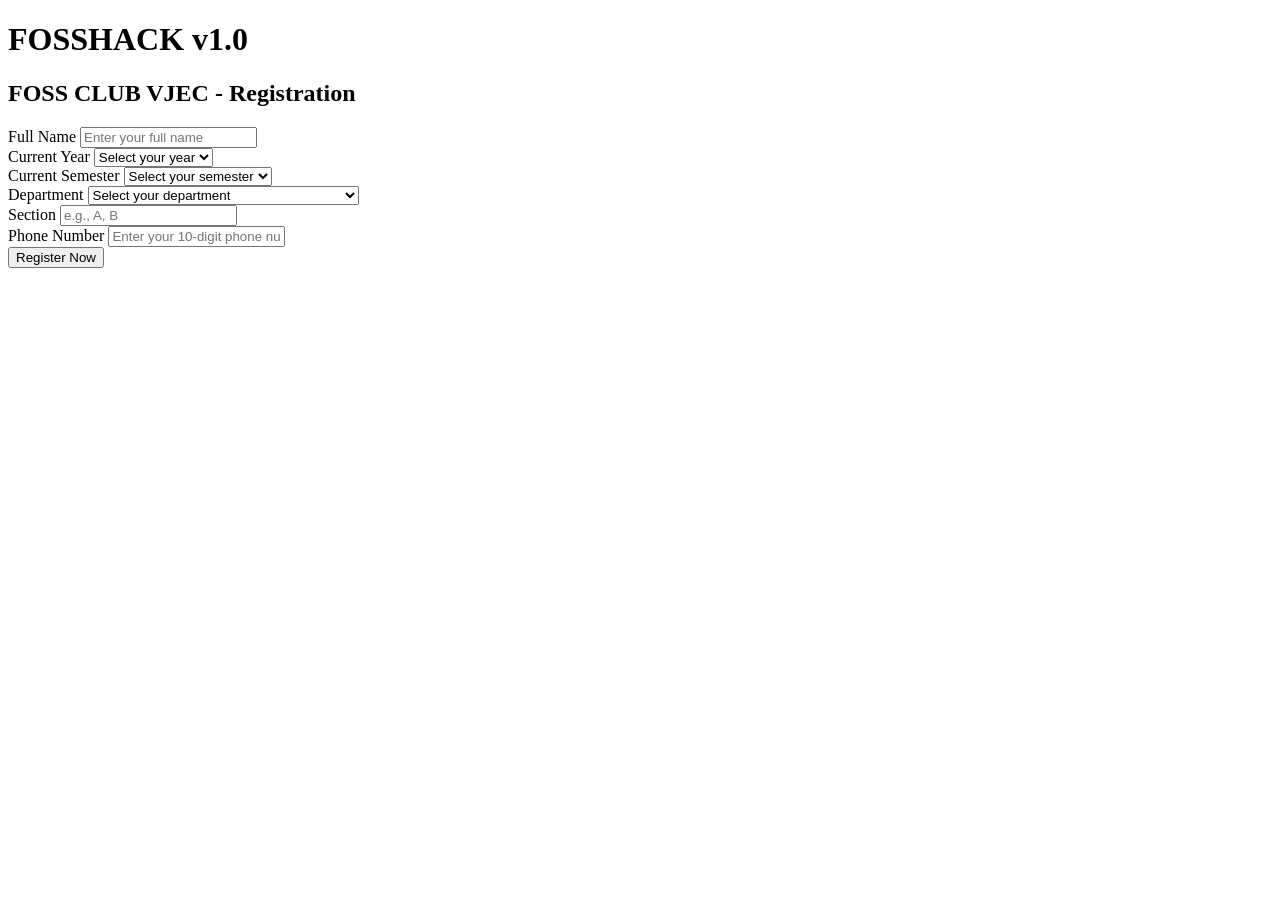
==== index.html @ a86b4fee "Initial commit of FOSSHACK registration app" ====
<!DOCTYPE html>
<html lang="en">
<head>
    <meta charset="UTF-8">
    <meta name="viewport" content="width=device-width, initial-scale=1.0">
    <title>FOSSHACK v1.0 Registration</title>
    <link rel="stylesheet" href="{{ url_for('static', filename='style.css') }}">
    <link href="https://fonts.googleapis.com/css2?family=Poppins:wght@400;600&display=swap" rel="stylesheet">
</head>
<body>
    <div class="container">
        <div class="header">
            <h1>FOSSHACK v1.0</h1>
            <h2>FOSS CLUB VJEC - Registration</h2>
        </div>
        <form action="/submit" method="post" class="registration-form">
            <div class="form-group">
                <label for="name">Full Name</label>
                <input type="text" id="name" name="name" placeholder="Enter your full name" required>
            </div>
            <div class="form-group">
                <label for="year">Current Year</label>
                <select id="year" name="year" required>
                    <option value="" disabled selected>Select your year</option>
                    <option value="1">1st Year</option>
                    <option value="2">2nd Year</option>
                    <option value="3">3rd Year</option>
                    <option value="4">4th Year</option>
                </select>
            </div>
            <div class="form-group">
                <label for="semester">Current Semester</label>
                <select id="semester" name="semester" required>
                    <option value="" disabled selected>Select your semester</option>
                    <option value="S1">S1</option>
                    <option value="S2">S2</option>
                    <option value="S3">S3</option>
                    <option value="S4">S4</option>
                    <option value="S5">S5</option>
                    <option value="S6">S6</option>
                    <option value="S7">S7</option>
                    <option value="S8">S8</option>
                </select>
            </div>
            <div class="form-group">
                <label for="department">Department</label>
                <select id="department" name="department" required>
                    <option value="" disabled selected>Select your department</option>
                    <option value="CSE">Computer Science & Engineering</option>
                    <option value="ECE">Electronics & Communication Engineering</option>
                    <option value="EEE">Electrical & Electronics Engineering</option>
                    <option value="ME">Mechanical Engineering</option>
                    <option value="CE">Civil Engineering</option>
                </select>
            </div>
            <div class="form-group">
                <label for="section">Section</label>
                <input type="text" id="section" name="section" placeholder="e.g., A, B" required>
            </div>
            <div class="form-group">
                <label for="phone">Phone Number</label>
                <input type="tel" id="phone" name="phone" placeholder="Enter your 10-digit phone number" pattern="[0-9]{10}" required>
            </div>
            <button type="submit" class="submit-btn">Register Now</button>
        </form>
    </div>
</body>
</html>
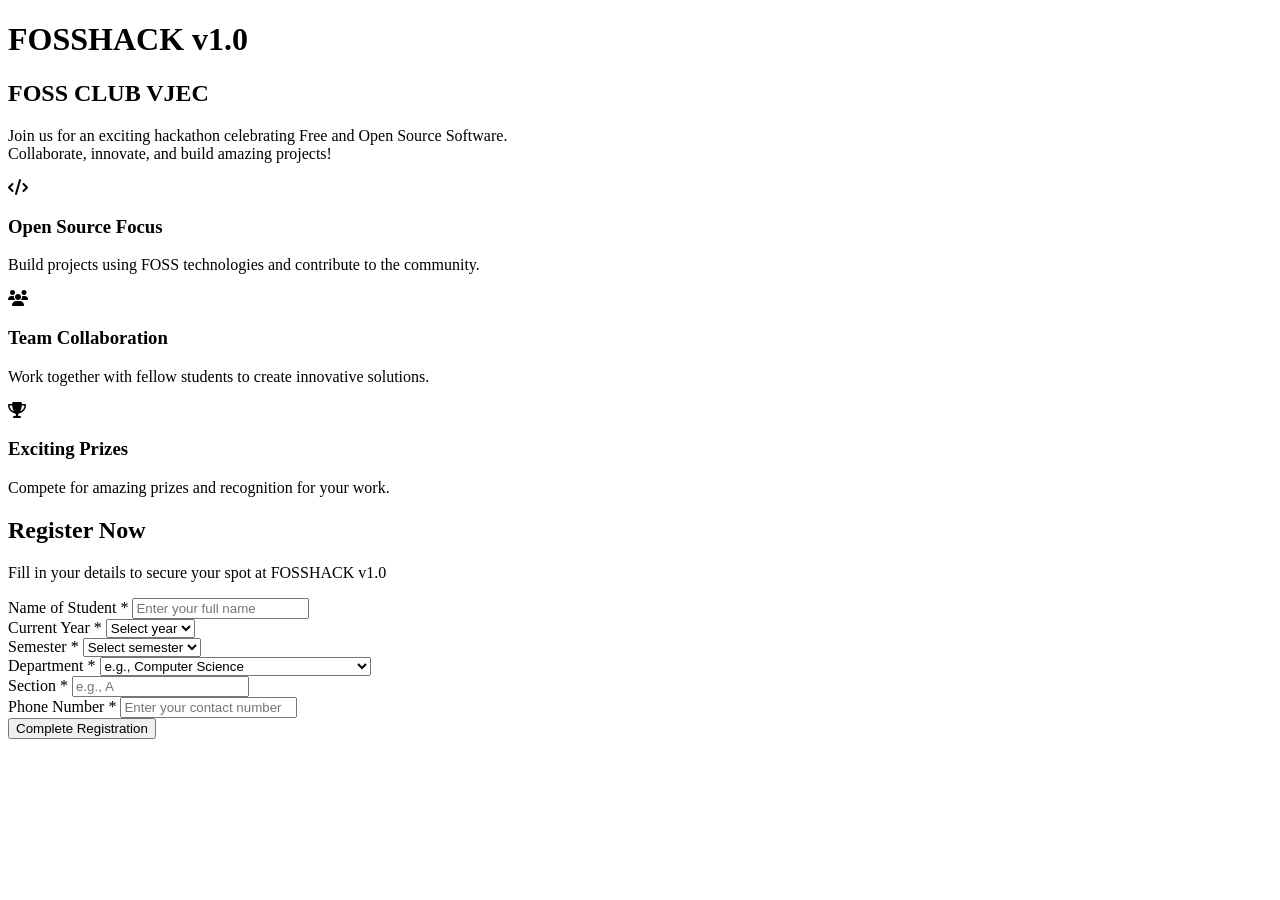
==== commit c6dde025: "index.html" ====
--- a/index.html
+++ b/index.html
@@ -5,64 +5,105 @@
     <meta name="viewport" content="width=device-width, initial-scale=1.0">
     <title>FOSSHACK v1.0 Registration</title>
     <link rel="stylesheet" href="{{ url_for('static', filename='style.css') }}">
-    <link href="https://fonts.googleapis.com/css2?family=Poppins:wght@400;600&display=swap" rel="stylesheet">
+    <link href="https://fonts.googleapis.com/css2?family=Poppins:wght@400;600;700&display=swap" rel="stylesheet">
+    <link rel="stylesheet" href="https://cdnjs.cloudflare.com/ajax/libs/font-awesome/6.5.1/css/all.min.css">
 </head>
 <body>
-    <div class="container">
-        <div class="header">
+
+    <div class="page-wrapper">
+
+        <header class="main-header">
             <h1>FOSSHACK v1.0</h1>
-            <h2>FOSS CLUB VJEC - Registration</h2>
-        </div>
-        <form action="/submit" method="post" class="registration-form">
-            <div class="form-group">
-                <label for="name">Full Name</label>
-                <input type="text" id="name" name="name" placeholder="Enter your full name" required>
+            <h2>FOSS CLUB VJEC</h2>
+            <p>Join us for an exciting hackathon celebrating Free and Open Source Software.
+            <br>Collaborate, innovate, and build amazing projects!</p>
+        </header>
+
+        <section class="features-section">
+            <div class="feature-card">
+                <i class="fas fa-code"></i>
+                <h3>Open Source Focus</h3>
+                <p>Build projects using FOSS technologies and contribute to the community.</p>
             </div>
-            <div class="form-group">
-                <label for="year">Current Year</label>
-                <select id="year" name="year" required>
-                    <option value="" disabled selected>Select your year</option>
-                    <option value="1">1st Year</option>
-                    <option value="2">2nd Year</option>
-                    <option value="3">3rd Year</option>
-                    <option value="4">4th Year</option>
-                </select>
+            <div class="feature-card">
+                <i class="fas fa-users"></i>
+                <h3>Team Collaboration</h3>
+                <p>Work together with fellow students to create innovative solutions.</p>
             </div>
-            <div class="form-group">
-                <label for="semester">Current Semester</label>
-                <select id="semester" name="semester" required>
-                    <option value="" disabled selected>Select your semester</option>
-                    <option value="S1">S1</option>
-                    <option value="S2">S2</option>
-                    <option value="S3">S3</option>
-                    <option value="S4">S4</option>
-                    <option value="S5">S5</option>
-                    <option value="S6">S6</option>
-                    <option value="S7">S7</option>
-                    <option value="S8">S8</option>
-                </select>
+            <div class="feature-card">
+                <i class="fas fa-trophy"></i>
+                <h3>Exciting Prizes</h3>
+                <p>Compete for amazing prizes and recognition for your work.</p>
             </div>
-            <div class="form-group">
-                <label for="department">Department</label>
-                <select id="department" name="department" required>
-                    <option value="" disabled selected>Select your department</option>
-                    <option value="CSE">Computer Science & Engineering</option>
-                    <option value="ECE">Electronics & Communication Engineering</option>
-                    <option value="EEE">Electrical & Electronics Engineering</option>
-                    <option value="ME">Mechanical Engineering</option>
-                    <option value="CE">Civil Engineering</option>
-                </select>
+        </section>
+
+        <section class="registration-section">
+            <div class="form-container">
+                <div class="form-header">
+                    <h2>Register Now</h2>
+                    <p>Fill in your details to secure your spot at FOSSHACK v1.0</p>
+                </div>
+                <form action="/submit" method="post">
+                    <div class="form-group">
+                        <label for="name">Name of Student *</label>
+                        <input type="text" id="name" name="name" placeholder="Enter your full name" required>
+                    </div>
+
+                    <div class="form-row">
+                        <div class="form-group">
+                            <label for="year">Current Year *</label>
+                            <select id="year" name="year" required>
+                                <option value="" disabled selected>Select year</option>
+                                <option value="1">1st Year</option>
+                                <option value="2">2nd Year</option>
+                                <option value="3">3rd Year</option>
+                                <option value="4">4th Year</option>
+                            </select>
+                        </div>
+                        <div class="form-group">
+                            <label for="semester">Semester *</label>
+                            <select id="semester" name="semester" required>
+                                <option value="" disabled selected>Select semester</option>
+                                <option value="S1">S1</option>
+                                <option value="S2">S2</option>
+                                <option value="S3">S3</option>
+                                <option value="S4">S4</option>
+                                <option value="S5">S5</option>
+                                <option value="S6">S6</option>
+                                <option value="S7">S7</option>
+                                <option value="S8">S8</option>
+                            </select>
+                        </div>
+                    </div>
+
+                     <div class="form-row">
+                        <div class="form-group">
+                            <label for="department">Department *</label>
+                             <select id="department" name="department" required>
+                                <option value="" disabled selected>e.g., Computer Science</option>
+                                <option value="CSE">Computer Science & Engineering</option>
+                                <option value="ECE">Electronics & Communication Engineering</option>
+                                <option value="EEE">Electrical & Electronics Engineering</option>
+                                <option value="ME">Mechanical Engineering</option>
+                                <option value="CE">Civil Engineering</option>
+                            </select>
+                        </div>
+                        <div class="form-group">
+                            <label for="section">Section *</label>
+                            <input type="text" id="section" name="section" placeholder="e.g., A" required>
+                        </div>
+                    </div>
+
+                    <div class="form-group">
+                        <label for="phone">Phone Number *</label>
+                        <input type="tel" id="phone" name="phone" placeholder="Enter your contact number" pattern="[0-9]{10}" required>
+                    </div>
+
+                    <button type="submit" class="submit-btn">Complete Registration</button>
+                </form>
             </div>
-            <div class="form-group">
-                <label for="section">Section</label>
-                <input type="text" id="section" name="section" placeholder="e.g., A, B" required>
-            </div>
-            <div class="form-group">
-                <label for="phone">Phone Number</label>
-                <input type="tel" id="phone" name="phone" placeholder="Enter your 10-digit phone number" pattern="[0-9]{10}" required>
-            </div>
-            <button type="submit" class="submit-btn">Register Now</button>
-        </form>
+        </section>
+
     </div>
 </body>
-</html>+</html>
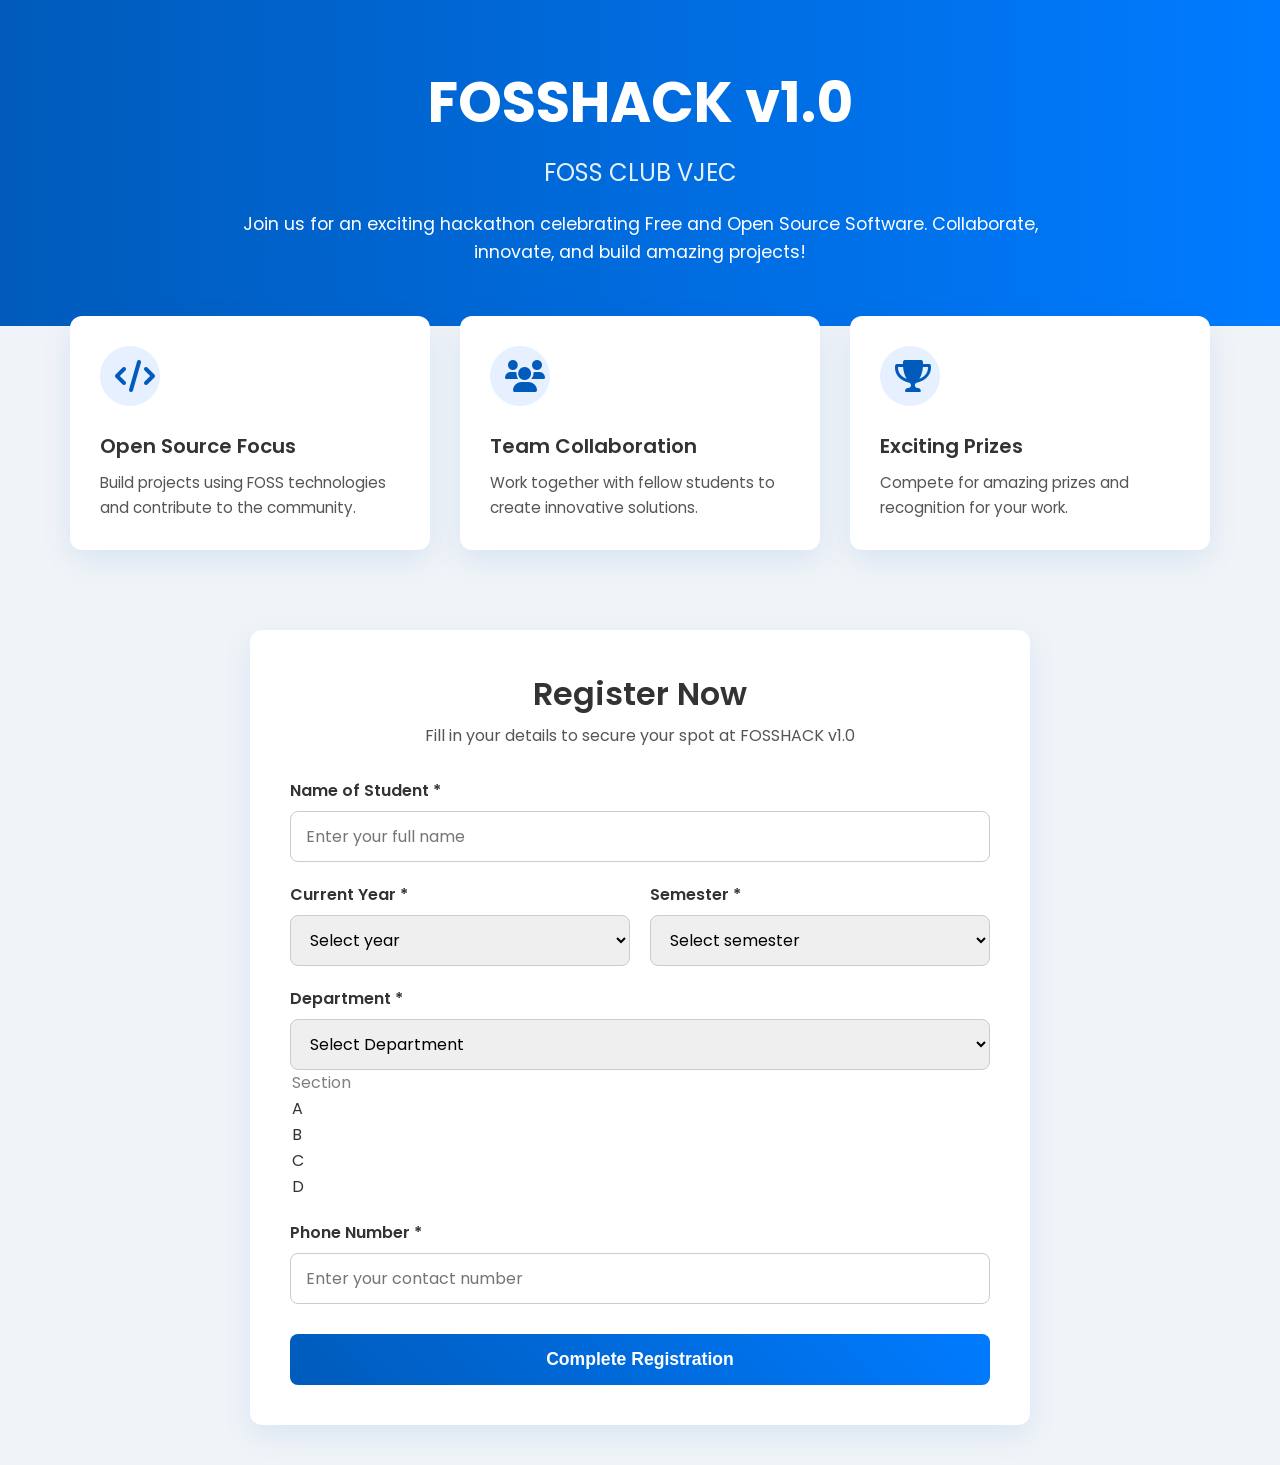
==== commit 9a5cc230: "Update h index.html" ====
--- a/index.html
+++ b/index.html
@@ -4,19 +4,206 @@
     <meta charset="UTF-8">
     <meta name="viewport" content="width=device-width, initial-scale=1.0">
     <title>FOSSHACK v1.0 Registration</title>
-    <link rel="stylesheet" href="{{ url_for('static', filename='style.css') }}">
+    
+    <link rel="preconnect" href="https://fonts.googleapis.com">
+    <link rel="preconnect" href="https://fonts.gstatic.com" crossorigin>
     <link href="https://fonts.googleapis.com/css2?family=Poppins:wght@400;600;700&display=swap" rel="stylesheet">
-    <link rel="stylesheet" href="https://cdnjs.cloudflare.com/ajax/libs/font-awesome/6.5.1/css/all.min.css">
+    
+    <link rel="stylesheet" href="https://cdnjs.cloudflare.com/ajax/libs/font-awesome/6.0.0-beta3/css/all.min.css">
+    
+    <style>
+        /* General Body Styles */
+        body {
+            font-family: 'Poppins', sans-serif;
+            background-color: #f0f4f8;
+            margin: 0;
+            color: #333;
+        }
+
+        .page-wrapper {
+            width: 100%;
+        }
+
+        /* 1. Main Header (Blue Section) */
+        .main-header {
+            background: linear-gradient(90deg, #005bbb, #007bff);
+            color: #ffffff;
+            text-align: center;
+            padding: 60px 20px;
+        }
+
+        .main-header h1 {
+            font-size: 3.5em;
+            font-weight: 700;
+            margin: 0;
+        }
+
+        .main-header h2 {
+            font-size: 1.5em;
+            font-weight: 400;
+            margin: 10px 0 20px 0;
+            opacity: 0.9;
+        }
+
+        .main-header p {
+            font-size: 1.1em;
+            line-height: 1.6;
+            max-width: 800px;
+            margin: 0 auto;
+        }
+
+        /* 2. Features Section */
+        .features-section {
+            display: flex;
+            justify-content: center;
+            flex-wrap: wrap; /* Added for responsiveness */
+            gap: 30px;
+            padding: 40px 20px;
+            margin-top: -50px; /* Pulls the cards up slightly over the header */
+            position: relative;
+            z-index: 10;
+        }
+
+        .feature-card {
+            background-color: #ffffff;
+            padding: 30px;
+            border-radius: 12px;
+            box-shadow: 0 10px 30px rgba(0, 91, 187, 0.1);
+            width: 100%;
+            max-width: 300px;
+            text-align: left;
+            display: flex;
+            flex-direction: column;
+            align-items: flex-start;
+        }
+
+        .feature-card i {
+            font-size: 2em;
+            color: #005bbb;
+            margin-bottom: 15px;
+            /* Styling for icon background */
+            background-color: #e6f0ff;
+            padding: 15px;
+            border-radius: 50%;
+            width: 30px;
+            height: 30px;
+            text-align: center;
+            line-height: 30px;
+        }
+
+        .feature-card h3 {
+            font-size: 1.25em;
+            font-weight: 600;
+            margin: 10px 0;
+        }
+
+        .feature-card p {
+            font-size: 0.95em;
+            color: #555;
+            line-height: 1.6;
+            margin: 0;
+        }
+
+        /* 3. Registration Form Section */
+        .registration-section {
+            padding: 40px 20px;
+            display: flex;
+            justify-content: center;
+        }
+
+        .form-container {
+            background-color: #ffffff;
+            padding: 40px;
+            border-radius: 12px;
+            box-shadow: 0 10px 30px rgba(0, 91, 187, 0.1);
+            width: 100%;
+            max-width: 700px; /* Adjusted width */
+        }
+
+        .form-header {
+            text-align: center;
+            margin-bottom: 30px;
+        }
+
+        .form-header h2 {
+            color: #333; /* Darker color for contrast */
+            font-size: 2em;
+            font-weight: 600;
+            margin: 0;
+        }
+
+        .form-header p {
+            color: #555;
+            margin-top: 5px;
+        }
+
+        /* Form Styling */
+        .form-row {
+            display: flex;
+            gap: 20px;
+            flex-wrap: wrap; /* For responsiveness */
+        }
+
+        .form-group {
+            margin-bottom: 20px;
+            text-align: left;
+            flex: 1; /* Makes groups in a row take up equal space */
+            min-width: 200px; /* Minimum width for responsiveness */
+        }
+
+        .form-group label {
+            display: block;
+            font-weight: 600;
+            margin-bottom: 8px;
+            color: #333;
+        }
+
+        .form-group input,
+        .form-group select {
+            width: 100%;
+            padding: 12px 15px;
+            border: 1px solid #ccc;
+            border-radius: 8px;
+            font-size: 1em;
+            font-family: 'Poppins', sans-serif;
+            box-sizing: border-box;
+            transition: border-color 0.3s, box-shadow 0.3s;
+        }
+
+        .form-group input:focus,
+        .form-group select:focus {
+            outline: none;
+            border-color: #005bbb;
+            box-shadow: 0 0 8px rgba(0, 91, 187, 0.2);
+        }
+
+        /* Submit Button */
+        .submit-btn {
+            width: 100%;
+            padding: 15px;
+            background: linear-gradient(45deg, #005bbb, #007bff);
+            color: #ffffff;
+            border: none;
+            border-radius: 8px;
+            font-size: 1.1em;
+            font-weight: 600;
+            cursor: pointer;
+            transition: background 0.3s, transform 0.2s;
+            margin-top: 10px;
+        }
+
+        .submit-btn:hover {
+            background: linear-gradient(45deg, #004a99, #006fe6);
+            transform: translateY(-2px);
+        }
+    </style>
 </head>
 <body>
-
     <div class="page-wrapper">
-
         <header class="main-header">
             <h1>FOSSHACK v1.0</h1>
             <h2>FOSS CLUB VJEC</h2>
-            <p>Join us for an exciting hackathon celebrating Free and Open Source Software.
-            <br>Collaborate, innovate, and build amazing projects!</p>
+            <p>Join us for an exciting hackathon celebrating Free and Open Source Software. Collaborate, innovate, and build amazing projects!</p>
         </header>
 
         <section class="features-section">
@@ -43,67 +230,76 @@
                     <h2>Register Now</h2>
                     <p>Fill in your details to secure your spot at FOSSHACK v1.0</p>
                 </div>
-                <form action="/submit" method="post">
+                
+                <form action="#">
                     <div class="form-group">
-                        <label for="name">Name of Student *</label>
-                        <input type="text" id="name" name="name" placeholder="Enter your full name" required>
+                        <label for="student-name">Name of Student *</label>
+                        <input type="text" id="student-name" name="student-name" placeholder="Enter your full name" required>
                     </div>
 
                     <div class="form-row">
                         <div class="form-group">
-                            <label for="year">Current Year *</label>
-                            <select id="year" name="year" required>
+                            <label for="current-year">Current Year *</label>
+                            <select id="current-year" name="current-year" required>
                                 <option value="" disabled selected>Select year</option>
-                                <option value="1">1st Year</option>
-                                <option value="2">2nd Year</option>
-                                <option value="3">3rd Year</option>
-                                <option value="4">4th Year</option>
+                                <option value="1">First Year</option>
+                                <option value="2">Second Year</option>
+                                <option value="3">Third Year</option>
+                                <option value="4">Fourth Year</option>
                             </select>
                         </div>
                         <div class="form-group">
                             <label for="semester">Semester *</label>
                             <select id="semester" name="semester" required>
                                 <option value="" disabled selected>Select semester</option>
-                                <option value="S1">S1</option>
-                                <option value="S2">S2</option>
-                                <option value="S3">S3</option>
-                                <option value="S4">S4</option>
-                                <option value="S5">S5</option>
-                                <option value="S6">S6</option>
-                                <option value="S7">S7</option>
-                                <option value="S8">S8</option>
+                                <option value="1">S1</option>
+                                <option value="2">S2</option>
+                                <option value="3">S3</option>
+                                <option value="4">S4</option>
+                                <option value="5">S5</option>
+                                <option value="6">S6</option>
+                                <option value="7">S7</option>
+                                <option value="8">S8</option>
                             </select>
                         </div>
                     </div>
 
-                     <div class="form-row">
+                    <div class="form-row">
                         <div class="form-group">
                             <label for="department">Department *</label>
-                             <select id="department" name="department" required>
-                                <option value="" disabled selected>e.g., Computer Science</option>
-                                <option value="CSE">Computer Science & Engineering</option>
-                                <option value="ECE">Electronics & Communication Engineering</option>
-                                <option value="EEE">Electrical & Electronics Engineering</option>
-                                <option value="ME">Mechanical Engineering</option>
-                                <option value="CE">Civil Engineering</option>
-                            </select>
+                            <select id="department" name="department" required>
+                            <option value="" disabled selected>Select Department</option>
+                                <option value="1">Computer Science and Engineering</option>
+                                <option value="2">Artificial Intelligence and Data Science</option>
+                                <option value="3">Computer Science and Business System</option>
+                                <option value="4">Computer Science and Design</option>
+                                <option value="5">Mechanical Engineering</option>
+                                <option value="6">Computer Science and Cyber Security</option>
+                                <option value="7">Civil Engineering</option>
+                                <option value="8">Electrical and Electronics Engineering</option>
+                                <option value="9">Electronics and Communication Engineering</option>
                         </div>
                         <div class="form-group">
                             <label for="section">Section *</label>
-                            <input type="text" id="section" name="section" placeholder="e.g., A" required>
+                            <select id="section" name="section" required>
+                            <option value="" disabled selected>Section</option>
+                            <option value="1">A</option>
+                            <option value="2">B</option>
+                            <option value="3">C</option>
+                            <option value="4">D</option>
                         </div>
                     </div>
 
                     <div class="form-group">
-                        <label for="phone">Phone Number *</label>
-                        <input type="tel" id="phone" name="phone" placeholder="Enter your contact number" pattern="[0-9]{10}" required>
+                        <label for="phone-number">Phone Number *</label>
+                        <input type="tel" id="phone-number" name="phone-number" placeholder="Enter your contact number" required>
                     </div>
 
                     <button type="submit" class="submit-btn">Complete Registration</button>
                 </form>
             </div>
         </section>
-
     </div>
 </body>
 </html>
+
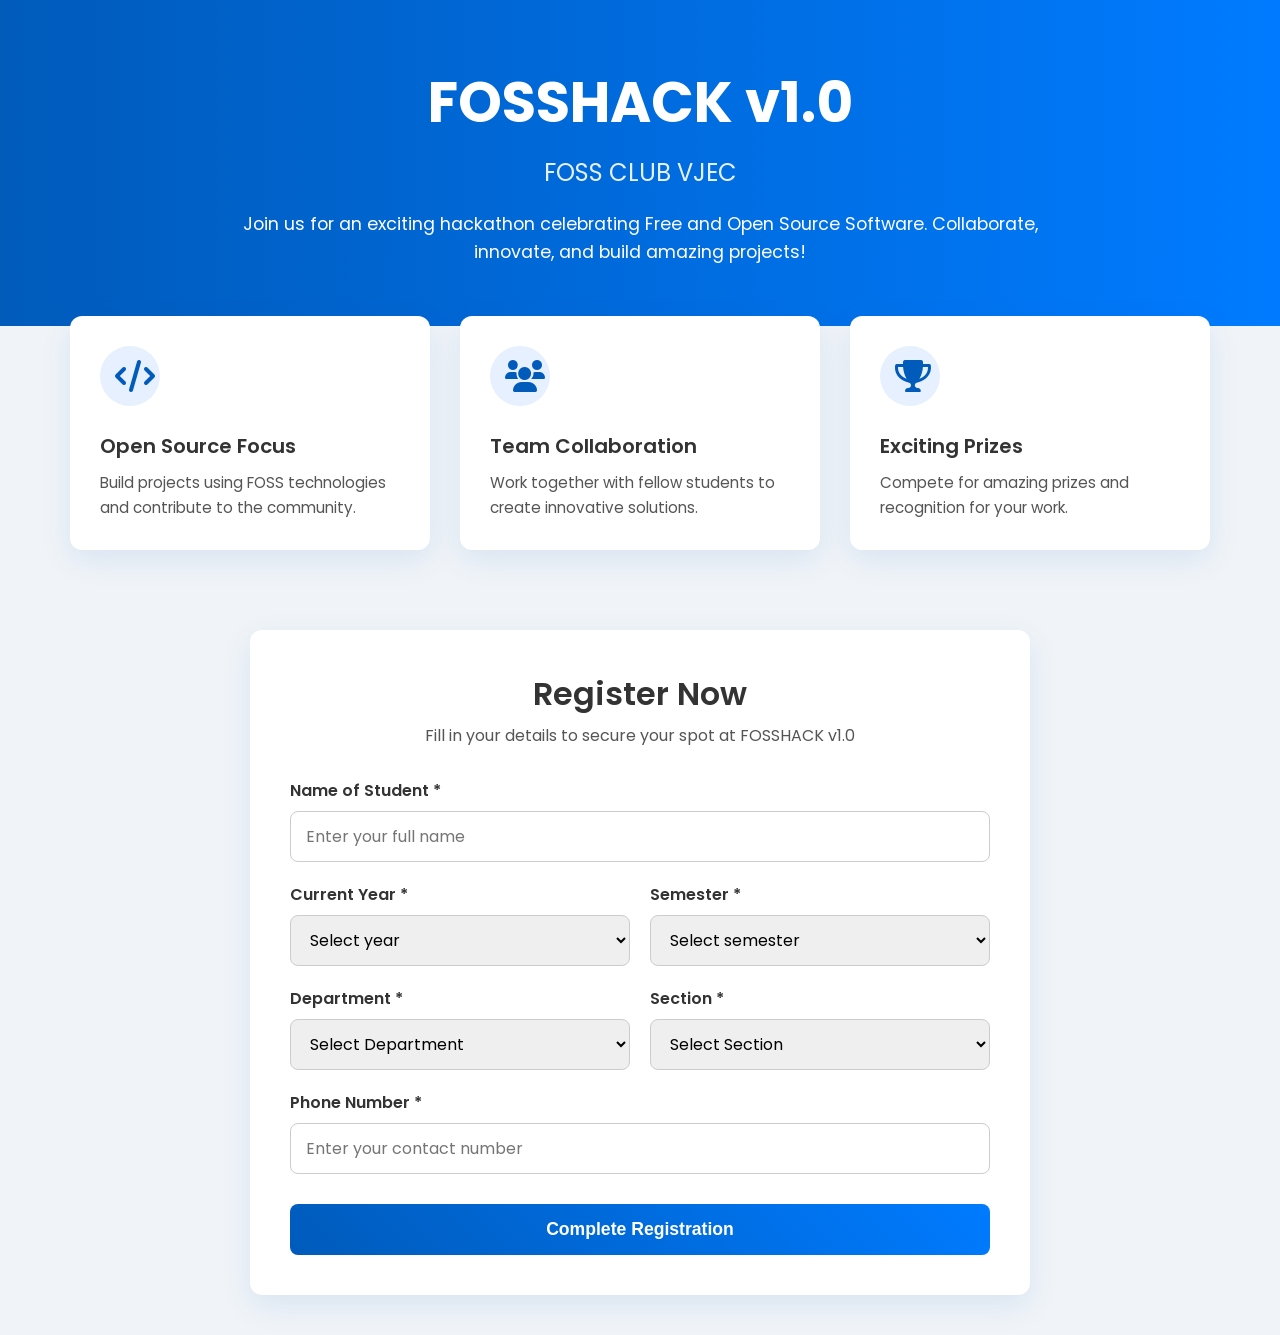
==== commit ef3f3783: "Update index.html" ====
--- a/index.html
+++ b/index.html
@@ -5,10 +5,12 @@
     <meta name="viewport" content="width=device-width, initial-scale=1.0">
     <title>FOSSHACK v1.0 Registration</title>
     
+    <!-- Google Fonts: Poppins -->
     <link rel="preconnect" href="https://fonts.googleapis.com">
     <link rel="preconnect" href="https://fonts.gstatic.com" crossorigin>
     <link href="https://fonts.googleapis.com/css2?family=Poppins:wght@400;600;700&display=swap" rel="stylesheet">
     
+    <!-- Font Awesome for Icons -->
     <link rel="stylesheet" href="https://cdnjs.cloudflare.com/ajax/libs/font-awesome/6.0.0-beta3/css/all.min.css">
     
     <style>
@@ -200,12 +202,14 @@
 </head>
 <body>
     <div class="page-wrapper">
+        <!-- Main Header -->
         <header class="main-header">
             <h1>FOSSHACK v1.0</h1>
             <h2>FOSS CLUB VJEC</h2>
             <p>Join us for an exciting hackathon celebrating Free and Open Source Software. Collaborate, innovate, and build amazing projects!</p>
         </header>
 
+        <!-- Features Section -->
         <section class="features-section">
             <div class="feature-card">
                 <i class="fas fa-code"></i>
@@ -224,6 +228,7 @@
             </div>
         </section>
 
+        <!-- Registration Form Section -->
         <section class="registration-section">
             <div class="form-container">
                 <div class="form-header">
@@ -232,11 +237,13 @@
                 </div>
                 
                 <form action="#">
+                    <!-- Name (Full Width) -->
                     <div class="form-group">
                         <label for="student-name">Name of Student *</label>
                         <input type="text" id="student-name" name="student-name" placeholder="Enter your full name" required>
                     </div>
 
+                    <!-- Year and Semester (Side-by-side) -->
                     <div class="form-row">
                         <div class="form-group">
                             <label for="current-year">Current Year *</label>
@@ -264,11 +271,12 @@
                         </div>
                     </div>
 
+                    <!-- Department and Section (Side-by-side with dropdowns) -->
                     <div class="form-row">
                         <div class="form-group">
                             <label for="department">Department *</label>
                             <select id="department" name="department" required>
-                            <option value="" disabled selected>Select Department</option>
+                                <option value="" disabled selected>Select Department</option>
                                 <option value="1">Computer Science and Engineering</option>
                                 <option value="2">Artificial Intelligence and Data Science</option>
                                 <option value="3">Computer Science and Business System</option>
@@ -278,23 +286,27 @@
                                 <option value="7">Civil Engineering</option>
                                 <option value="8">Electrical and Electronics Engineering</option>
                                 <option value="9">Electronics and Communication Engineering</option>
+                            </select>
                         </div>
                         <div class="form-group">
                             <label for="section">Section *</label>
                             <select id="section" name="section" required>
-                            <option value="" disabled selected>Section</option>
-                            <option value="1">A</option>
-                            <option value="2">B</option>
-                            <option value="3">C</option>
-                            <option value="4">D</option>
+                                <option value="" disabled selected>Select Section</option>
+                                <option value="A">A</option>
+                                <option value="B">B</option>
+                                <option value="C">C</option>
+                                <option value="D">D</option>
+                            </select>
                         </div>
                     </div>
 
+                    <!-- Phone Number (Full Width) -->
                     <div class="form-group">
                         <label for="phone-number">Phone Number *</label>
                         <input type="tel" id="phone-number" name="phone-number" placeholder="Enter your contact number" required>
                     </div>
 
+                    <!-- Submit Button -->
                     <button type="submit" class="submit-btn">Complete Registration</button>
                 </form>
             </div>
